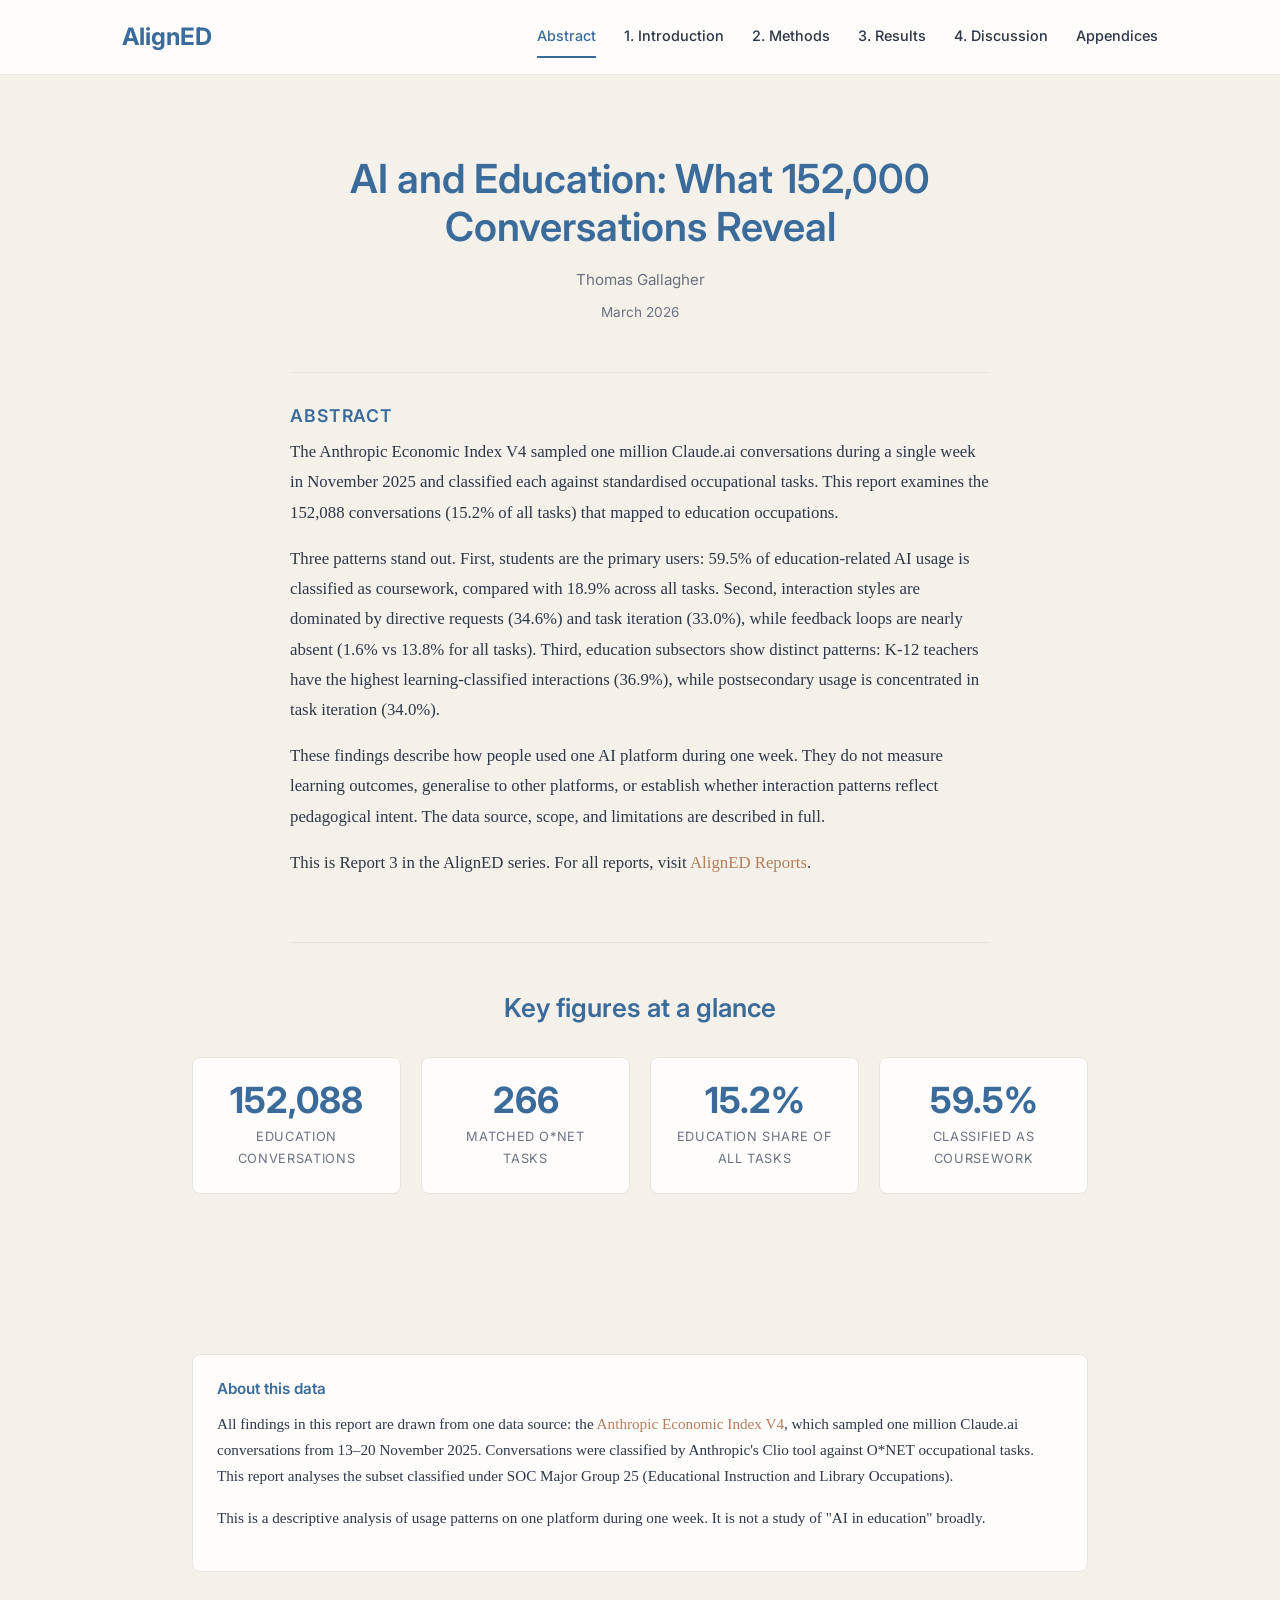
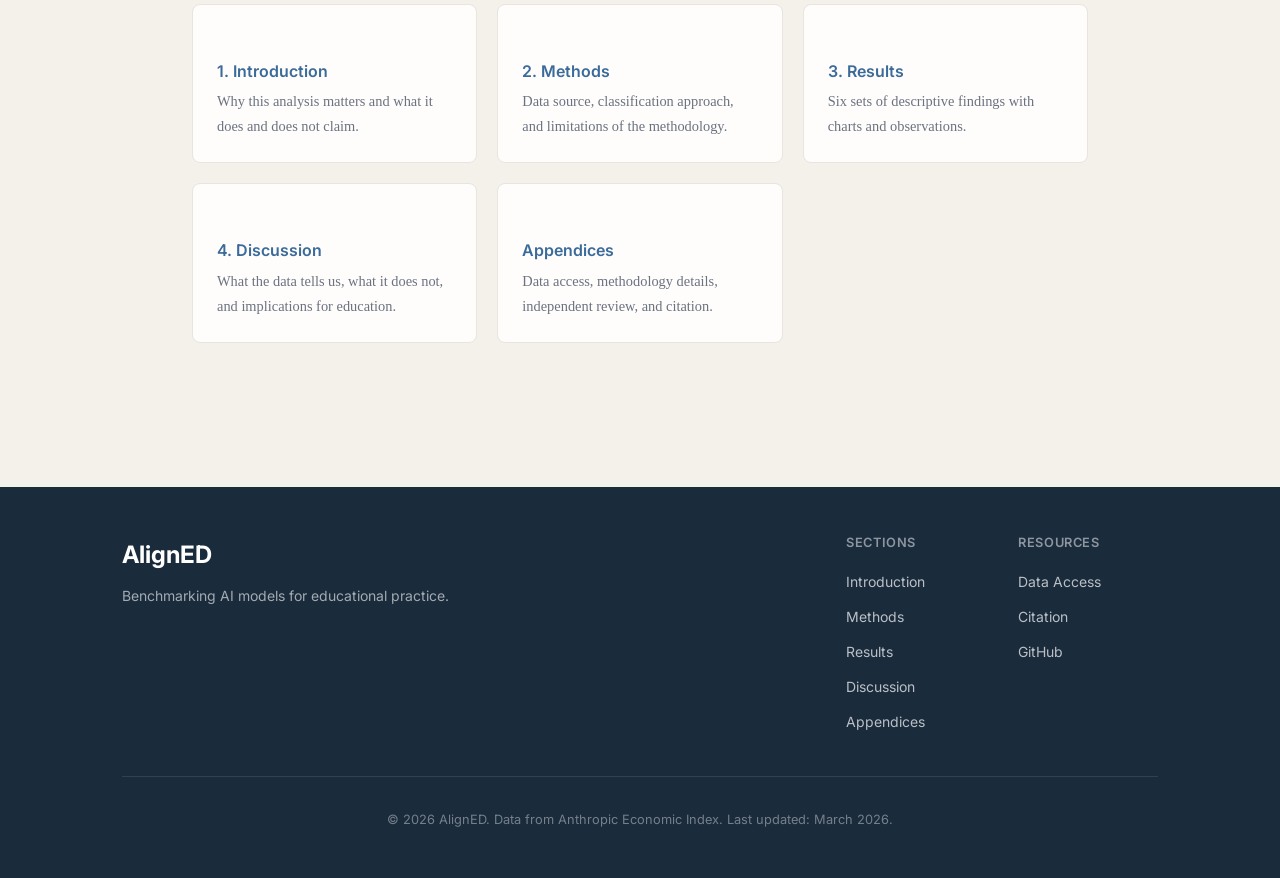
==== index.html @ e4b51fa3 "Add Report 3: AI education usage patterns from Anthropic Economic Index V4 Descriptive analysis of 1" ====
<!DOCTYPE html>
<html lang="en">
<head>
  <meta charset="UTF-8">
  <meta name="viewport" content="width=device-width, initial-scale=1.0">
  <title>AI and Education: What 152,000 Conversations Reveal — AlignED</title>
  <meta name="description" content="Descriptive analysis of 152,088 education-related Claude.ai conversations from the Anthropic Economic Index V4. Patterns from one platform, one week, November 2025.">
  <link rel="preconnect" href="https://fonts.googleapis.com">
  <link rel="preconnect" href="https://fonts.gstatic.com" crossorigin>
  <link href="https://fonts.googleapis.com/css2?family=Inter:wght@400;500;600;700&display=swap" rel="stylesheet">
  <link rel="stylesheet" href="css/style.css">
</head>
<body data-page="abstract">
  <!-- Navigation -->
  <header>
    <div class="container">
      <a href="index.html" class="logo">AlignED</a>
      <button class="nav-toggle" aria-label="Toggle navigation">
        <span></span>
        <span></span>
        <span></span>
      </button>
      <nav>
        <a href="index.html" class="active">Abstract</a>
        <a href="introduction.html">1. Introduction</a>
        <a href="methods.html">2. Methods</a>
        <a href="results.html">3. Results</a>
        <a href="discussion.html">4. Discussion</a>
        <a href="appendices.html">Appendices</a>
      </nav>
    </div>
  </header>

  <main>
    <!-- Title Block -->
    <div class="cover-title">
      <h1>AI and Education: What 152,000 Conversations Reveal</h1>
      <p class="authors">Thomas Gallagher</p>
      <p class="date">March 2026</p>
    </div>

    <!-- Abstract -->
    <div class="container">
      <div class="abstract">
        <h2>Abstract</h2>
        <p>The Anthropic Economic Index V4 sampled one million Claude.ai conversations during a single week in November 2025 and classified each against standardised occupational tasks. This report examines the 152,088 conversations (15.2% of all tasks) that mapped to education occupations.</p>
        <p>Three patterns stand out. First, students are the primary users: 59.5% of education-related AI usage is classified as coursework, compared with 18.9% across all tasks. Second, interaction styles are dominated by directive requests (34.6%) and task iteration (33.0%), while feedback loops are nearly absent (1.6% vs 13.8% for all tasks). Third, education subsectors show distinct patterns: K-12 teachers have the highest learning-classified interactions (36.9%), while postsecondary usage is concentrated in task iteration (34.0%).</p>
        <p>These findings describe how people used one AI platform during one week. They do not measure learning outcomes, generalise to other platforms, or establish whether interaction patterns reflect pedagogical intent. The data source, scope, and limitations are described in full.</p>
        <p>This is Report 3 in the AlignED series. For all reports, visit <a href="https://trgallagher-research.github.io/AlignED-research-reports/">AlignED Reports</a>.</p>
      </div>
    </div>

    <!-- Key Metrics -->
    <section>
      <div class="container">
        <h2 style="text-align: center; border-top: none; padding-top: 0; margin-top: 0;">Key figures at a glance</h2>
        <div class="metric-grid">
          <div class="metric-card">
            <div class="metric-value">152,088</div>
            <div class="metric-label">Education conversations</div>
          </div>
          <div class="metric-card">
            <div class="metric-value">266</div>
            <div class="metric-label">Matched O*NET tasks</div>
          </div>
          <div class="metric-card">
            <div class="metric-value">15.2%</div>
            <div class="metric-label">Education share of all tasks</div>
          </div>
          <div class="metric-card">
            <div class="metric-value">59.5%</div>
            <div class="metric-label">Classified as coursework</div>
          </div>
        </div>
      </div>
    </section>

    <!-- Reading Guide -->
    <section>
      <div class="container">
        <div class="reading-guide">
          <h3>About this data</h3>
          <p>All findings in this report are drawn from one data source: the <a href="https://huggingface.co/datasets/Anthropic/anthropic-economic-index" target="_blank">Anthropic Economic Index V4</a>, which sampled one million Claude.ai conversations from 13&ndash;20 November 2025. Conversations were classified by Anthropic's Clio tool against O*NET occupational tasks. This report analyses the subset classified under SOC Major Group 25 (Educational Instruction and Library Occupations).</p>
          <p>This is a descriptive analysis of usage patterns on one platform during one week. It is not a study of "AI in education" broadly.</p>
        </div>

        <!-- Navigation Cards -->
        <div class="nav-cards">
          <a href="introduction.html" class="nav-card">
            <h3>1. Introduction</h3>
            <p>Why this analysis matters and what it does and does not claim.</p>
          </a>
          <a href="methods.html" class="nav-card">
            <h3>2. Methods</h3>
            <p>Data source, classification approach, and limitations of the methodology.</p>
          </a>
          <a href="results.html" class="nav-card">
            <h3>3. Results</h3>
            <p>Six sets of descriptive findings with charts and observations.</p>
          </a>
          <a href="discussion.html" class="nav-card">
            <h3>4. Discussion</h3>
            <p>What the data tells us, what it does not, and implications for education.</p>
          </a>
          <a href="appendices.html" class="nav-card">
            <h3>Appendices</h3>
            <p>Data access, methodology details, independent review, and citation.</p>
          </a>
        </div>
      </div>
    </section>
  </main>

  <!-- Footer -->
  <footer>
    <div class="container">
      <div class="footer-content">
        <div class="footer-brand">
          <a href="index.html" class="logo" style="color: white;">AlignED</a>
          <p>Benchmarking AI models for educational practice.</p>
        </div>
        <div class="footer-links">
          <h4>Sections</h4>
          <ul>
            <li><a href="introduction.html">Introduction</a></li>
            <li><a href="methods.html">Methods</a></li>
            <li><a href="results.html">Results</a></li>
            <li><a href="discussion.html">Discussion</a></li>
            <li><a href="appendices.html">Appendices</a></li>
          </ul>
        </div>
        <div class="footer-links">
          <h4>Resources</h4>
          <ul>
            <li><a href="appendices.html#data-access">Data Access</a></li>
            <li><a href="appendices.html#citation">Citation</a></li>
            <li><a href="https://github.com/trgallagher-research/AlignED-research-report-3" target="_blank">GitHub</a></li>
          </ul>
        </div>
      </div>
      <p class="copyright">&copy; 2026 AlignED. Data from Anthropic Economic Index. Last updated: March 2026.</p>
    </div>
  </footer>

  <script src="js/main.js"></script>
</body>
</html>
---- css/style.css ----
/* AlignED Report 3 — Unified Stylesheet
 * Warm parchment palette inspired by claude.ai and Financial Times.
 * Inter headings + Georgia body text. Academic paper layout.
 * Identical design system to Reports 1 and 2.
 */

/* ── Custom Properties ── */
:root {
  --background: #F4F1EB;
  --surface: #FEFDFB;
  --text: #2D3748;
  --text-muted: #6B7280;
  --primary: #3B6B9A;
  --secondary: #7096B8;
  --accent: #B67D5C;
  --border: #E8E4DF;
  --dark-header: #1A2B3C;

  --font-sans: 'Inter', -apple-system, BlinkMacSystemFont, 'Segoe UI', sans-serif;
  --font-serif: Georgia, 'Times New Roman', Times, ui-serif, serif;
  --font-mono: Consolas, Monaco, 'Courier New', monospace;

  --max-width: 960px;
  --wide-width: 1100px;
}

/* ── Reset ── */
* {
  margin: 0;
  padding: 0;
  box-sizing: border-box;
}

html {
  font-size: 16px;
  scroll-behavior: smooth;
}

body {
  font-family: var(--font-serif);
  background-color: var(--background);
  color: var(--text);
  line-height: 1.7;
}

/* ── Typography ── */
h1, h2, h3, h4, h5, h6 {
  font-family: var(--font-sans);
  color: var(--primary);
  font-weight: 600;
  line-height: 1.3;
  margin-bottom: 0.5em;
}

h1 { font-size: 2.25rem; }
h2 { font-size: 1.625rem; margin-top: 2.5rem; }
h3 { font-size: 1.25rem; margin-top: 2rem; }
h4 { font-size: 1.1rem; }

p {
  margin-bottom: 1rem;
}

a {
  color: var(--accent);
  text-decoration: none;
  transition: color 0.2s;
}

a:hover {
  color: var(--primary);
  text-decoration: underline;
}

strong {
  font-weight: 600;
}

code, pre {
  font-family: var(--font-mono);
}

pre {
  background: var(--surface);
  border: 1px solid var(--border);
  border-radius: 6px;
  padding: 1rem 1.25rem;
  overflow-x: auto;
  font-size: 0.85rem;
  line-height: 1.5;
  margin: 1.5rem 0;
}

/* ── Layout ── */
.container {
  max-width: var(--max-width);
  margin: 0 auto;
  padding: 0 2rem;
}

.container-wide {
  max-width: var(--wide-width);
  margin: 0 auto;
  padding: 0 2rem;
}

/* ── Header / Navigation ── */
header {
  background: var(--surface);
  border-bottom: 1px solid var(--border);
  padding: 1rem 0;
  position: sticky;
  top: 0;
  z-index: 100;
}

header .container {
  max-width: var(--wide-width);
  display: flex;
  justify-content: space-between;
  align-items: center;
}

.logo {
  font-family: var(--font-sans);
  font-size: 1.5rem;
  font-weight: 700;
  color: var(--primary);
  text-decoration: none;
}

.logo:hover {
  text-decoration: none;
  color: var(--primary);
}

nav {
  display: flex;
  gap: 1.75rem;
}

nav a {
  font-family: var(--font-sans);
  color: var(--text);
  font-weight: 500;
  font-size: 0.9rem;
  padding: 0.5rem 0;
  border-bottom: 2px solid transparent;
  transition: all 0.2s;
}

nav a:hover,
nav a.active {
  color: var(--primary);
  text-decoration: none;
  border-bottom-color: var(--primary);
}

/* Mobile nav toggle */
.nav-toggle {
  display: none;
  background: none;
  border: none;
  cursor: pointer;
  padding: 0.5rem;
}

.nav-toggle span {
  display: block;
  width: 24px;
  height: 2px;
  background: var(--text);
  margin: 5px 0;
  transition: 0.3s;
}

/* ── Page Header ── */
.page-header {
  padding: 4rem 0 2rem;
  border-bottom: 1px solid var(--border);
}

.page-header h1 {
  margin-bottom: 0.5rem;
}

.page-header .subtitle {
  font-family: var(--font-serif);
  color: var(--text-muted);
  font-size: 1.15rem;
  font-style: italic;
}

/* ── Sections ── */
section {
  padding: 3rem 0;
}

.content-section {
  padding: 3rem 0;
}

/* ── Prose Content ── */
.prose {
  max-width: var(--max-width);
}

.prose h2 {
  margin-top: 2.5rem;
  padding-top: 1rem;
  border-top: 1px solid var(--border);
}

.prose h2:first-child,
.prose > :first-child + h2 {
  border-top: none;
  padding-top: 0;
}

.prose h3 {
  margin-top: 2rem;
  color: var(--text);
}

.prose ul, .prose ol {
  margin-bottom: 1rem;
  padding-left: 1.5rem;
}

.prose li {
  margin-bottom: 0.5rem;
}

/* ── Section Numbering (CSS counters) ── */
body {
  counter-reset: section-counter;
}

h2.numbered::before {
  counter-increment: section-counter;
  content: counter(section-counter) ". ";
}

/* ── Cover / Abstract Page ── */
.cover-title {
  text-align: center;
  padding: 5rem 0 2rem;
}

.cover-title h1 {
  font-size: 2.5rem;
  max-width: 700px;
  margin: 0 auto 1rem;
  line-height: 1.2;
}

.cover-title .authors {
  font-family: var(--font-sans);
  font-size: 0.95rem;
  color: var(--text-muted);
  margin-bottom: 0.5rem;
}

.cover-title .date {
  font-family: var(--font-sans);
  font-size: 0.85rem;
  color: var(--text-muted);
}

.abstract {
  max-width: 700px;
  margin: 0 auto;
  padding: 2rem 0 3rem;
  border-top: 1px solid var(--border);
  border-bottom: 1px solid var(--border);
}

.abstract h2 {
  font-size: 1.1rem;
  text-transform: uppercase;
  letter-spacing: 0.05em;
  margin-top: 0;
  border-top: none;
  padding-top: 0;
}

.abstract p {
  font-size: 1.05rem;
  line-height: 1.8;
}

/* ── Metric Cards ── */
.metric-grid {
  display: grid;
  grid-template-columns: repeat(auto-fit, minmax(180px, 1fr));
  gap: 1.25rem;
  margin: 2rem 0;
}

.metric-card {
  background: var(--surface);
  border: 1px solid var(--border);
  border-radius: 8px;
  padding: 1.5rem;
  text-align: center;
}

.metric-value {
  font-family: var(--font-sans);
  font-size: 2.25rem;
  font-weight: 700;
  color: var(--primary);
  line-height: 1;
  margin-bottom: 0.5rem;
}

.metric-label {
  font-family: var(--font-sans);
  font-size: 0.8rem;
  color: var(--text-muted);
  text-transform: uppercase;
  letter-spacing: 0.05em;
}

/* ── Navigation Cards (for Abstract page) ── */
.nav-cards {
  display: grid;
  grid-template-columns: repeat(auto-fit, minmax(250px, 1fr));
  gap: 1.25rem;
  margin: 2rem 0;
}

.nav-card {
  background: var(--surface);
  border: 1px solid var(--border);
  border-radius: 8px;
  padding: 1.5rem;
  transition: box-shadow 0.2s, border-color 0.2s;
  text-decoration: none;
  display: block;
}

.nav-card:hover {
  border-color: var(--primary);
  box-shadow: 0 2px 8px rgba(59,107,154,0.1);
  text-decoration: none;
}

.nav-card h3 {
  font-size: 1rem;
  margin-bottom: 0.5rem;
}

.nav-card p {
  font-size: 0.9rem;
  color: var(--text-muted);
  margin-bottom: 0;
}

/* ── In-page Jump Links ── */
.jump-links {
  background: var(--surface);
  border: 1px solid var(--border);
  border-radius: 8px;
  padding: 1.25rem 1.5rem;
  margin: 2rem 0;
}

.jump-links h3 {
  font-size: 0.85rem;
  text-transform: uppercase;
  letter-spacing: 0.05em;
  color: var(--text-muted);
  margin-top: 0;
  margin-bottom: 0.75rem;
}

.jump-links ul {
  list-style: none;
  padding: 0;
  display: flex;
  flex-wrap: wrap;
  gap: 0.5rem 1.5rem;
}

.jump-links li {
  margin-bottom: 0;
}

.jump-links a {
  font-family: var(--font-sans);
  font-size: 0.85rem;
  font-weight: 500;
}

/* ── Charts ── */
.chart-section {
  padding: 2rem 0;
  border-bottom: 1px solid var(--border);
}

.chart-header {
  margin-bottom: 1rem;
}

.chart-title {
  font-family: var(--font-sans);
  font-size: 1.2rem;
  font-weight: 600;
  color: var(--text);
  margin-bottom: 0.25rem;
}

.chart-subtitle {
  font-size: 0.9rem;
  color: var(--text-muted);
}

.chart-container {
  position: relative;
  width: 100%;
  height: 320px;
  background: var(--surface);
  border-radius: 8px;
  padding: 1rem;
  border: 1px solid var(--border);
}

.chart-container.tall {
  height: 450px;
}

/* Category Legend */
.provider-legend {
  display: flex;
  flex-wrap: wrap;
  gap: 1.5rem;
  padding: 1.5rem 0;
  font-family: var(--font-sans);
  font-size: 0.85rem;
  border-bottom: 1px solid var(--border);
}

.legend-item {
  display: flex;
  align-items: center;
  gap: 0.5rem;
  color: var(--text);
}

.legend-dot {
  width: 12px;
  height: 12px;
  border-radius: 3px;
  flex-shrink: 0;
}

/* ── Section Divider (for Results sub-groups) ── */
.section-divider {
  padding: 2.5rem 0 0.5rem;
  border-top: 3px solid var(--primary);
  margin-top: 1rem;
}

.section-divider h2 {
  font-size: 1.4rem;
  font-weight: 700;
  color: var(--text);
  margin-bottom: 0.25rem;
  border-top: none;
  padding-top: 0;
  margin-top: 0;
}

.section-divider p {
  font-size: 0.95rem;
  color: var(--text-muted);
}

/* ── Tables ── */
table {
  width: 100%;
  border-collapse: collapse;
  background: var(--surface);
  border-radius: 8px;
  overflow: hidden;
  box-shadow: 0 1px 3px rgba(0, 0, 0, 0.05);
  margin: 1.5rem 0;
  font-size: 0.95rem;
}

th, td {
  padding: 0.85rem 1rem;
  text-align: left;
  border-bottom: 1px solid var(--border);
}

th {
  font-family: var(--font-sans);
  background: var(--background);
  font-weight: 600;
  color: var(--primary);
  font-size: 0.8rem;
  text-transform: uppercase;
  letter-spacing: 0.05em;
}

tr:last-child td {
  border-bottom: none;
}

tr:hover td {
  background: var(--background);
}

/* ── Cards ── */
.card {
  background: var(--surface);
  border: 1px solid var(--border);
  border-radius: 8px;
  padding: 1.5rem;
  transition: box-shadow 0.2s;
}

.card:hover {
  box-shadow: 0 4px 12px rgba(0, 0, 0, 0.08);
}

.card h4 {
  font-size: 1rem;
  margin-bottom: 0.5rem;
}

.card p {
  color: var(--text-muted);
  font-size: 0.9rem;
  margin-bottom: 0;
}

/* ── Grid ── */
.grid {
  display: grid;
  gap: 1.5rem;
}

.grid-2 { grid-template-columns: repeat(2, 1fr); }
.grid-3 { grid-template-columns: repeat(3, 1fr); }

/* ── Buttons ── */
.btn {
  font-family: var(--font-sans);
  display: inline-block;
  padding: 0.75rem 1.5rem;
  border-radius: 6px;
  font-weight: 600;
  font-size: 0.9rem;
  text-decoration: none;
  transition: all 0.2s;
  cursor: pointer;
  border: none;
}

.btn-primary {
  background: var(--primary);
  color: white;
}

.btn-primary:hover {
  background: #2d5577;
  color: white;
  text-decoration: none;
}

.btn-secondary {
  background: transparent;
  color: var(--primary);
  border: 2px solid var(--primary);
}

.btn-secondary:hover {
  background: var(--primary);
  color: white;
  text-decoration: none;
}

.btn-group {
  display: flex;
  gap: 1rem;
  justify-content: center;
  flex-wrap: wrap;
}

/* ── Citation Block ── */
.citation {
  background: var(--surface);
  border-left: 4px solid var(--primary);
  padding: 1rem 1.5rem;
  margin: 1.5rem 0;
  font-family: var(--font-mono);
  font-size: 0.85rem;
  overflow-x: auto;
  line-height: 1.6;
}

/* ── Note / Callout ── */
.note {
  background: #F0EDE7;
  border: 1px solid var(--border);
  border-left: 4px solid var(--accent);
  border-radius: 6px;
  padding: 1rem 1.5rem;
  margin: 1.5rem 0;
}

.note strong {
  color: var(--primary);
}

/* ── Caution Callout (for methodological caveats) ── */
.caution {
  background: #FEF3C7;
  border: 1px solid #F59E0B;
  border-left: 4px solid #D97706;
  border-radius: 6px;
  padding: 1rem 1.5rem;
  margin: 1.5rem 0;
}

.caution strong {
  color: #92400E;
}

/* ── Collapsible Sections ── */
details {
  border: 1px solid var(--border);
  border-radius: 6px;
  margin: 1rem 0;
  background: var(--surface);
}

details summary {
  font-family: var(--font-sans);
  font-weight: 600;
  font-size: 0.95rem;
  padding: 1rem 1.25rem;
  cursor: pointer;
  color: var(--primary);
  list-style: none;
}

details summary::-webkit-details-marker {
  display: none;
}

details summary::before {
  content: "\25B6";
  display: inline-block;
  margin-right: 0.5rem;
  font-size: 0.7rem;
  transition: transform 0.2s;
}

details[open] summary::before {
  transform: rotate(90deg);
}

details .details-content {
  padding: 0 1.25rem 1rem;
}

/* ── Blockquotes ── */
blockquote {
  border-left: 3px solid var(--accent);
  margin: 1.5rem 0;
  padding: 0.5rem 1.5rem;
  color: var(--text);
  font-style: italic;
}

blockquote p:last-child {
  margin-bottom: 0;
}

/* ── Footer ── */
footer {
  background: var(--dark-header);
  color: white;
  padding: 3rem 0 2rem;
  margin-top: 4rem;
}

footer .container {
  max-width: var(--wide-width);
}

.footer-content {
  display: flex;
  justify-content: space-between;
  align-items: flex-start;
  flex-wrap: wrap;
  gap: 2rem;
  margin-bottom: 2rem;
}

.footer-brand {
  flex: 1;
  min-width: 200px;
}

.footer-brand p {
  font-family: var(--font-sans);
  color: rgba(255,255,255,0.6);
  font-size: 0.875rem;
  margin-top: 0.5rem;
}

.footer-links {
  min-width: 140px;
}

.footer-links h4 {
  font-family: var(--font-sans);
  font-size: 0.8rem;
  text-transform: uppercase;
  letter-spacing: 0.05em;
  margin-bottom: 1rem;
  color: rgba(255,255,255,0.5);
}

.footer-links ul {
  list-style: none;
}

.footer-links li {
  margin-bottom: 0.5rem;
}

.footer-links a {
  color: rgba(255,255,255,0.7);
  font-family: var(--font-sans);
  font-size: 0.875rem;
}

.footer-links a:hover {
  color: white;
}

.copyright {
  font-family: var(--font-sans);
  text-align: center;
  padding-top: 2rem;
  border-top: 1px solid rgba(255,255,255,0.1);
  color: rgba(255,255,255,0.4);
  font-size: 0.8rem;
}

/* ── Utility Classes ── */
.text-center { text-align: center; }
.text-muted { color: var(--text-muted); }
.mt-1 { margin-top: 0.5rem; }
.mt-2 { margin-top: 1rem; }
.mt-3 { margin-top: 1.5rem; }
.mt-4 { margin-top: 2rem; }
.mb-1 { margin-bottom: 0.5rem; }
.mb-2 { margin-bottom: 1rem; }
.mb-3 { margin-bottom: 1.5rem; }
.mb-4 { margin-bottom: 2rem; }

/* ── Reading Guide ── */
.reading-guide {
  background: var(--surface);
  border: 1px solid var(--border);
  border-radius: 8px;
  padding: 1.5rem;
  margin: 2rem 0;
  font-size: 0.95rem;
}

.reading-guide h3 {
  font-size: 0.95rem;
  margin-top: 0;
  margin-bottom: 0.75rem;
  color: var(--primary);
}

/* ── Observations list (for Results page) ── */
.observations {
  margin-top: 1rem;
  font-size: 0.9rem;
}

.observations strong {
  font-family: var(--font-sans);
}

.observations ul {
  margin-top: 0.5rem;
  padding-left: 1.25rem;
  color: var(--text-muted);
}

.observations li {
  margin-bottom: 0.35rem;
}

/* ── Responsive ── */
@media (max-width: 900px) {
  .grid-3 { grid-template-columns: repeat(2, 1fr); }
  .nav-cards { grid-template-columns: 1fr 1fr; }
}

@media (max-width: 768px) {
  .cover-title h1 { font-size: 2rem; }
  .cover-title { padding: 3rem 0 1.5rem; }

  nav {
    display: none;
    position: absolute;
    top: 100%;
    left: 0;
    right: 0;
    background: var(--surface);
    flex-direction: column;
    padding: 1rem 2rem;
    gap: 0;
    border-bottom: 1px solid var(--border);
  }

  nav.active {
    display: flex;
  }

  nav a {
    padding: 0.75rem 0;
    border-bottom: none;
  }

  .nav-toggle {
    display: block;
  }

  .grid-2, .grid-3 { grid-template-columns: 1fr; }
  .nav-cards { grid-template-columns: 1fr; }
  .metric-grid { grid-template-columns: repeat(2, 1fr); }

  .footer-content { flex-direction: column; }

  table {
    display: block;
    overflow-x: auto;
  }

  .chart-container { height: 280px; }
  .chart-container.tall { height: 380px; }

  .jump-links ul {
    flex-direction: column;
    gap: 0.25rem;
  }

  .provider-legend {
    gap: 0.75rem 1.5rem;
  }
}

@media (max-width: 480px) {
  .container, .container-wide { padding: 0 1rem; }
  h1 { font-size: 1.75rem; }
  .cover-title { padding: 2rem 0 1rem; }
  .cover-title h1 { font-size: 1.75rem; }
  .metric-grid { grid-template-columns: 1fr 1fr; }
}
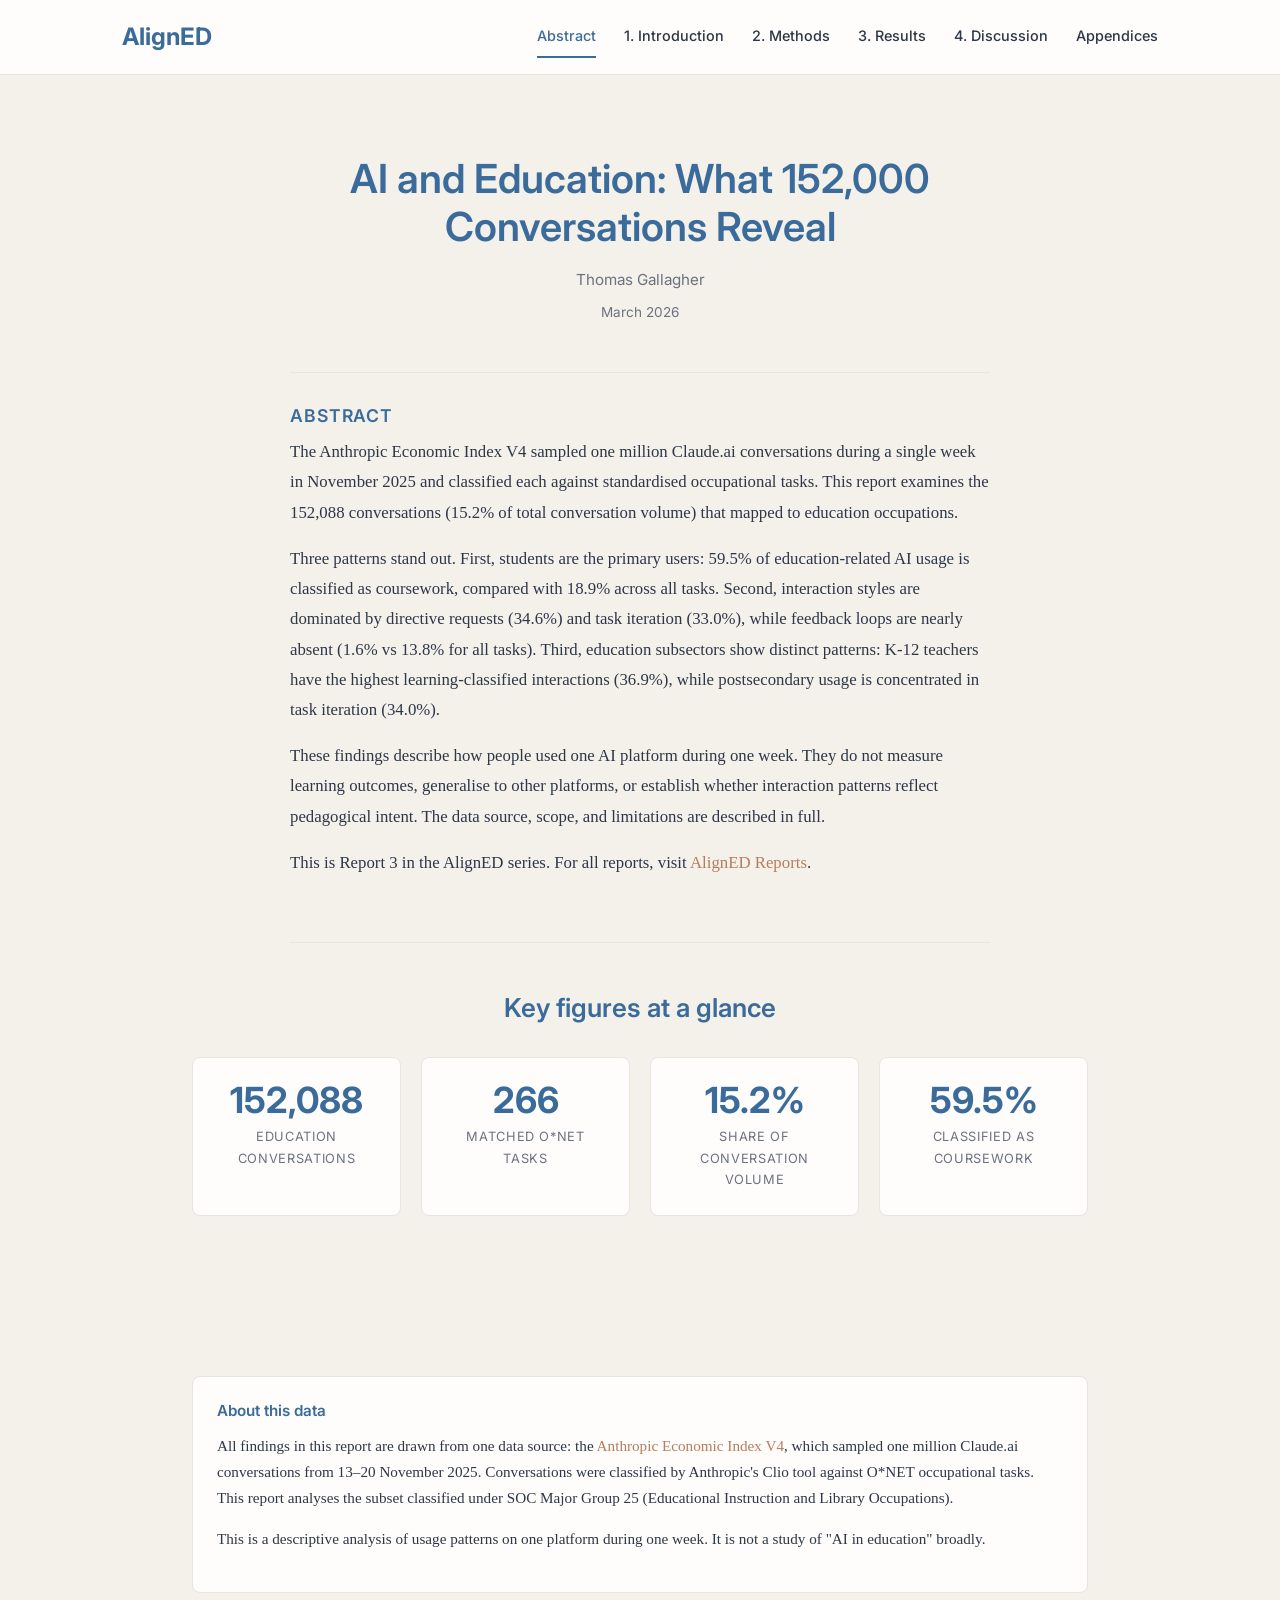
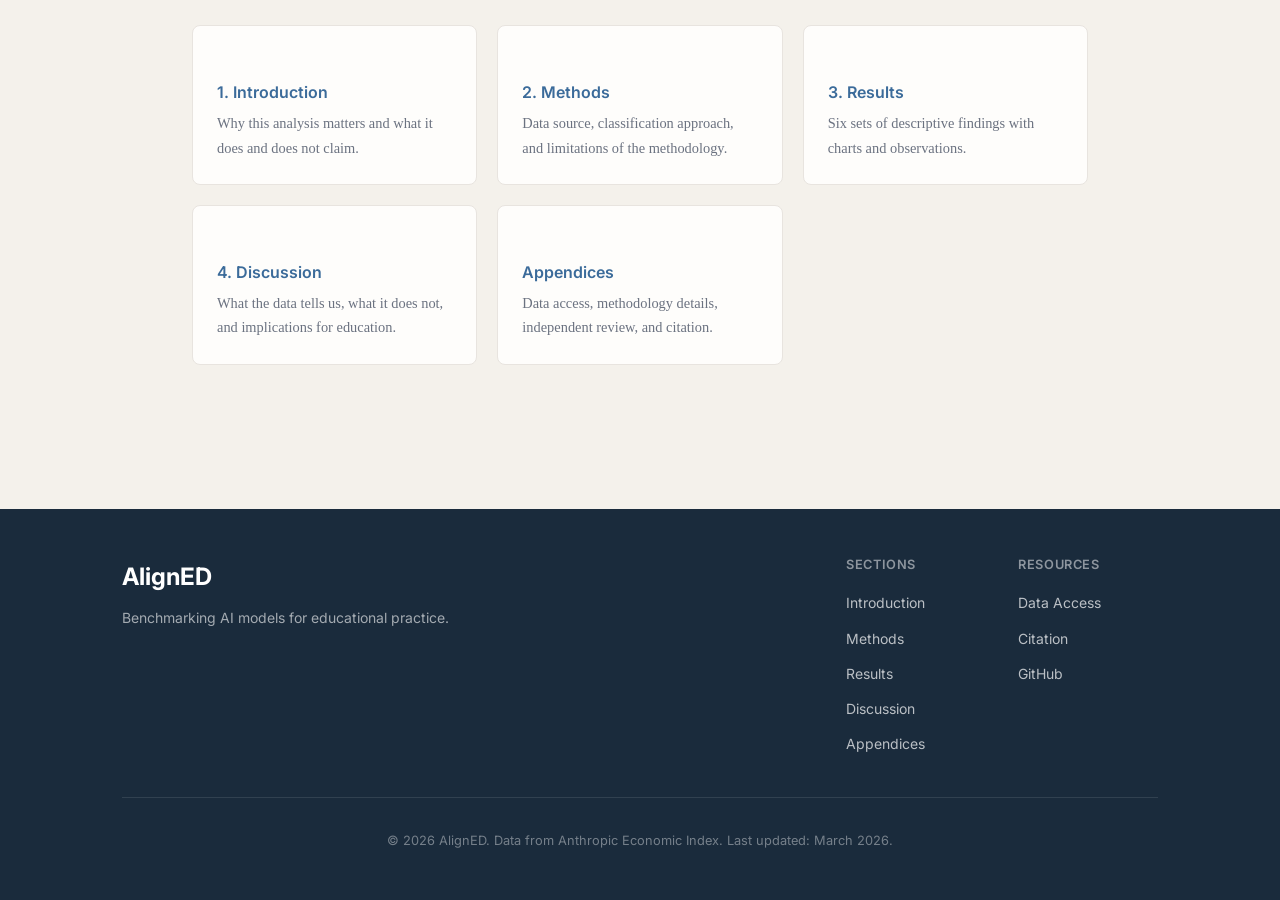
==== commit 83dbfde0: "Fix all peer review issues from Sonnet, Opus, and Gemini reviews Critical fixes: - Rebuild appendix " ====
--- a/index.html
+++ b/index.html
@@ -43,7 +43,7 @@
     <div class="container">
       <div class="abstract">
         <h2>Abstract</h2>
-        <p>The Anthropic Economic Index V4 sampled one million Claude.ai conversations during a single week in November 2025 and classified each against standardised occupational tasks. This report examines the 152,088 conversations (15.2% of all tasks) that mapped to education occupations.</p>
+        <p>The Anthropic Economic Index V4 sampled one million Claude.ai conversations during a single week in November 2025 and classified each against standardised occupational tasks. This report examines the 152,088 conversations (15.2% of total conversation volume) that mapped to education occupations.</p>
         <p>Three patterns stand out. First, students are the primary users: 59.5% of education-related AI usage is classified as coursework, compared with 18.9% across all tasks. Second, interaction styles are dominated by directive requests (34.6%) and task iteration (33.0%), while feedback loops are nearly absent (1.6% vs 13.8% for all tasks). Third, education subsectors show distinct patterns: K-12 teachers have the highest learning-classified interactions (36.9%), while postsecondary usage is concentrated in task iteration (34.0%).</p>
         <p>These findings describe how people used one AI platform during one week. They do not measure learning outcomes, generalise to other platforms, or establish whether interaction patterns reflect pedagogical intent. The data source, scope, and limitations are described in full.</p>
         <p>This is Report 3 in the AlignED series. For all reports, visit <a href="https://trgallagher-research.github.io/AlignED-research-reports/">AlignED Reports</a>.</p>
@@ -53,7 +53,7 @@
     <!-- Key Metrics -->
     <section>
       <div class="container">
-        <h2 style="text-align: center; border-top: none; padding-top: 0; margin-top: 0;">Key figures at a glance</h2>
+        <h2 class="cover-section-heading">Key figures at a glance</h2>
         <div class="metric-grid">
           <div class="metric-card">
             <div class="metric-value">152,088</div>
@@ -65,7 +65,7 @@
           </div>
           <div class="metric-card">
             <div class="metric-value">15.2%</div>
-            <div class="metric-label">Education share of all tasks</div>
+            <div class="metric-label">Share of conversation volume</div>
           </div>
           <div class="metric-card">
             <div class="metric-value">59.5%</div>
@@ -116,7 +116,7 @@
     <div class="container">
       <div class="footer-content">
         <div class="footer-brand">
-          <a href="index.html" class="logo" style="color: white;">AlignED</a>
+          <a href="index.html" class="logo">AlignED</a>
           <p>Benchmarking AI models for educational practice.</p>
         </div>
         <div class="footer-links">
--- a/css/style.css
+++ b/css/style.css
@@ -745,6 +745,14 @@
   color: white;
 }
 
+.footer-brand .logo {
+  color: white;
+}
+
+.footer-brand .logo:hover {
+  color: white;
+}
+
 .copyright {
   font-family: var(--font-sans);
   text-align: center;
@@ -765,6 +773,14 @@
 .mb-2 { margin-bottom: 1rem; }
 .mb-3 { margin-bottom: 1.5rem; }
 .mb-4 { margin-bottom: 2rem; }
+
+/* ── Cover Section Heading (centred, no border) ── */
+.cover-section-heading {
+  text-align: center;
+  border-top: none;
+  padding-top: 0;
+  margin-top: 0;
+}
 
 /* ── Reading Guide ── */
 .reading-guide {
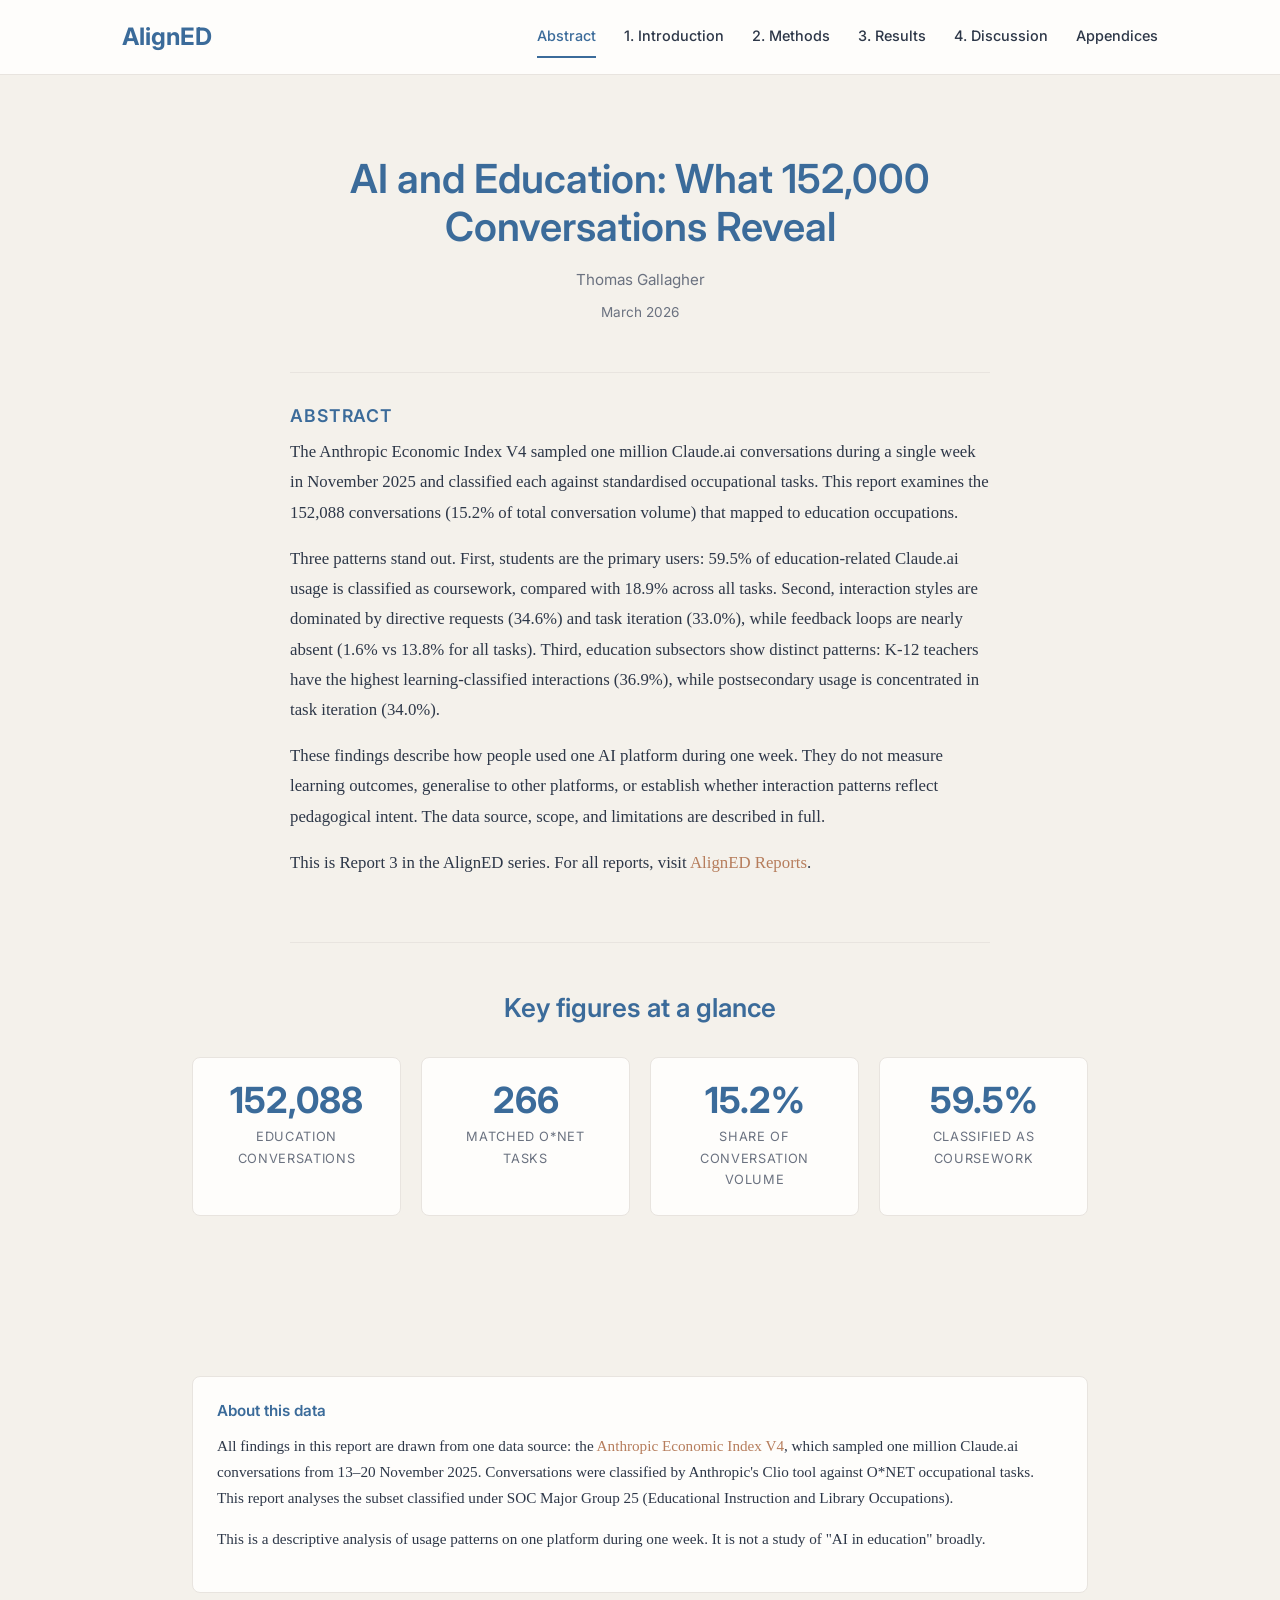
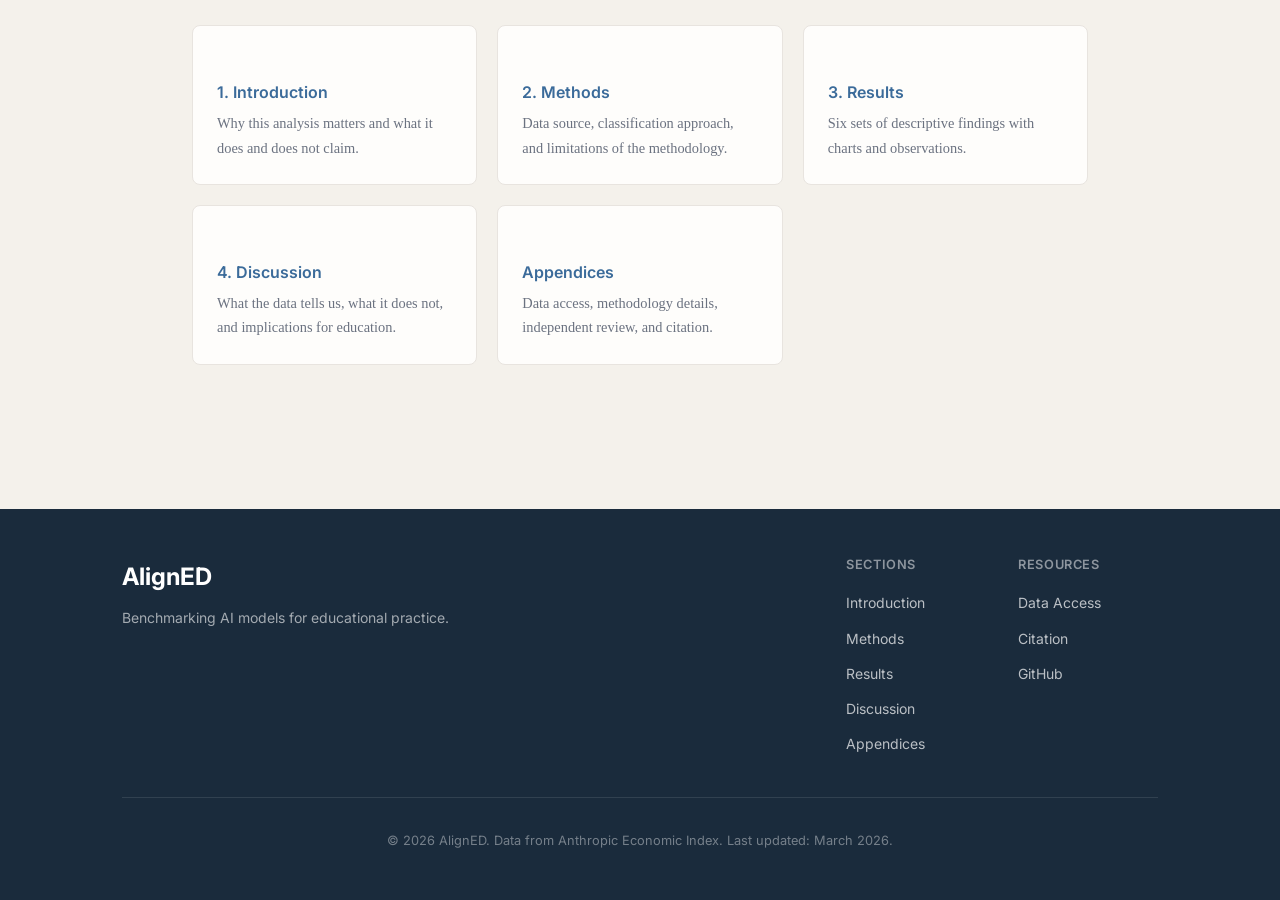
==== commit 38e3164b: "Fix Gemini 3.1 Pro review issues - Tighten "AI" to "Claude.ai" in scoped claims (index, results, dis" ====
--- a/index.html
+++ b/index.html
@@ -44,7 +44,7 @@
       <div class="abstract">
         <h2>Abstract</h2>
         <p>The Anthropic Economic Index V4 sampled one million Claude.ai conversations during a single week in November 2025 and classified each against standardised occupational tasks. This report examines the 152,088 conversations (15.2% of total conversation volume) that mapped to education occupations.</p>
-        <p>Three patterns stand out. First, students are the primary users: 59.5% of education-related AI usage is classified as coursework, compared with 18.9% across all tasks. Second, interaction styles are dominated by directive requests (34.6%) and task iteration (33.0%), while feedback loops are nearly absent (1.6% vs 13.8% for all tasks). Third, education subsectors show distinct patterns: K-12 teachers have the highest learning-classified interactions (36.9%), while postsecondary usage is concentrated in task iteration (34.0%).</p>
+        <p>Three patterns stand out. First, students are the primary users: 59.5% of education-related Claude.ai usage is classified as coursework, compared with 18.9% across all tasks. Second, interaction styles are dominated by directive requests (34.6%) and task iteration (33.0%), while feedback loops are nearly absent (1.6% vs 13.8% for all tasks). Third, education subsectors show distinct patterns: K-12 teachers have the highest learning-classified interactions (36.9%), while postsecondary usage is concentrated in task iteration (34.0%).</p>
         <p>These findings describe how people used one AI platform during one week. They do not measure learning outcomes, generalise to other platforms, or establish whether interaction patterns reflect pedagogical intent. The data source, scope, and limitations are described in full.</p>
         <p>This is Report 3 in the AlignED series. For all reports, visit <a href="https://trgallagher-research.github.io/AlignED-research-reports/">AlignED Reports</a>.</p>
       </div>
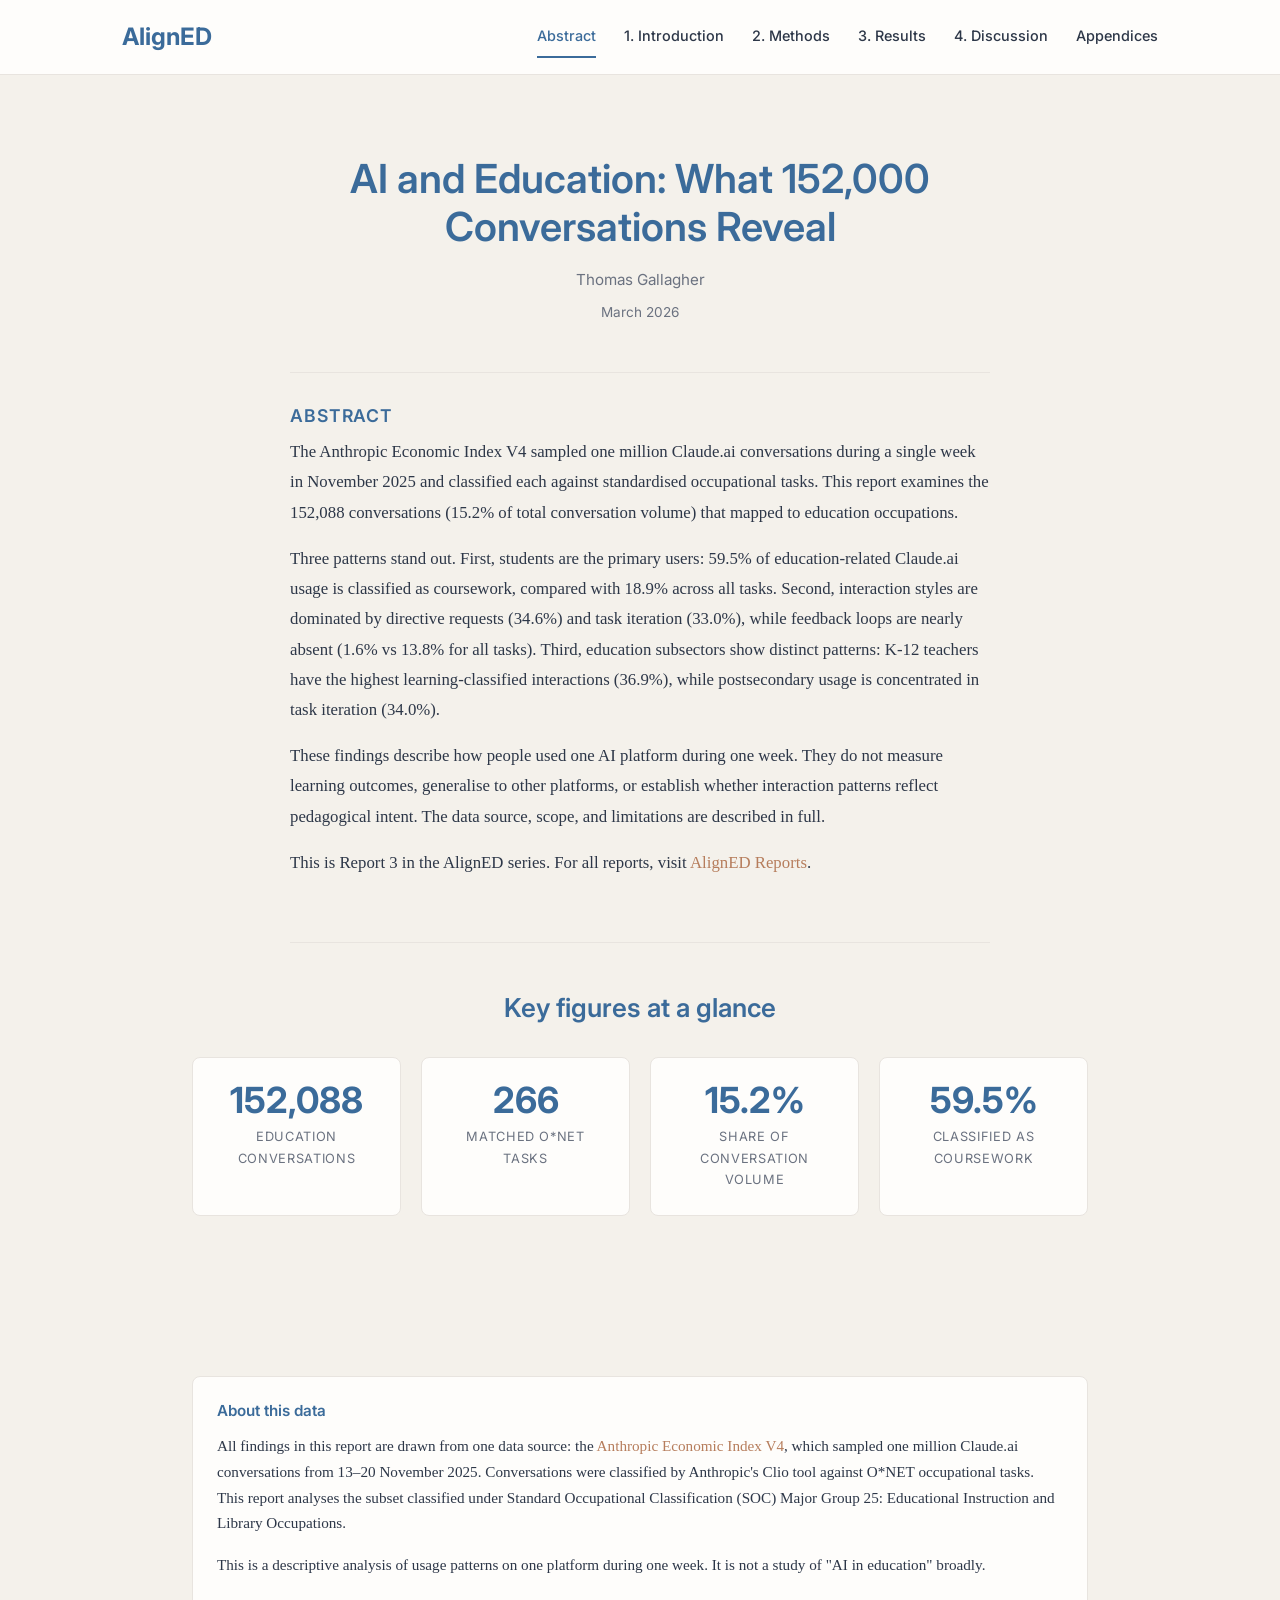
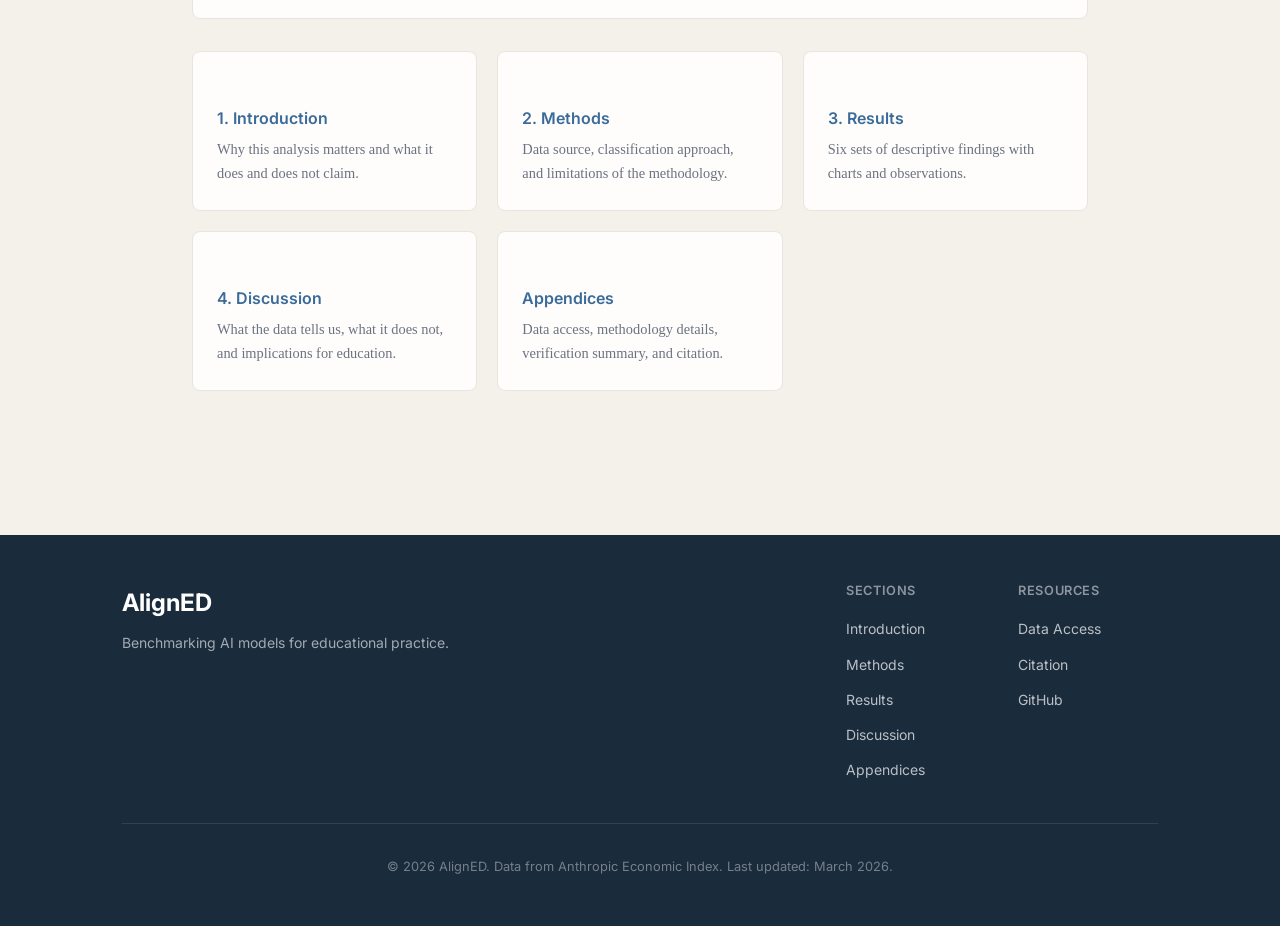
==== commit 7c487107: "Improve accessibility and accuracy of methods and supporting pages - Explain SOC (Standard Occupatio" ====
--- a/index.html
+++ b/index.html
@@ -80,7 +80,7 @@
       <div class="container">
         <div class="reading-guide">
           <h3>About this data</h3>
-          <p>All findings in this report are drawn from one data source: the <a href="https://huggingface.co/datasets/Anthropic/anthropic-economic-index" target="_blank">Anthropic Economic Index V4</a>, which sampled one million Claude.ai conversations from 13&ndash;20 November 2025. Conversations were classified by Anthropic's Clio tool against O*NET occupational tasks. This report analyses the subset classified under SOC Major Group 25 (Educational Instruction and Library Occupations).</p>
+          <p>All findings in this report are drawn from one data source: the <a href="https://huggingface.co/datasets/Anthropic/EconomicIndex" target="_blank">Anthropic Economic Index V4</a>, which sampled one million Claude.ai conversations from 13&ndash;20 November 2025. Conversations were classified by Anthropic's Clio tool against O*NET occupational tasks. This report analyses the subset classified under Standard Occupational Classification (SOC) Major Group 25: Educational Instruction and Library Occupations.</p>
           <p>This is a descriptive analysis of usage patterns on one platform during one week. It is not a study of "AI in education" broadly.</p>
         </div>
 
@@ -104,7 +104,7 @@
           </a>
           <a href="appendices.html" class="nav-card">
             <h3>Appendices</h3>
-            <p>Data access, methodology details, independent review, and citation.</p>
+            <p>Data access, methodology details, verification summary, and citation.</p>
           </a>
         </div>
       </div>
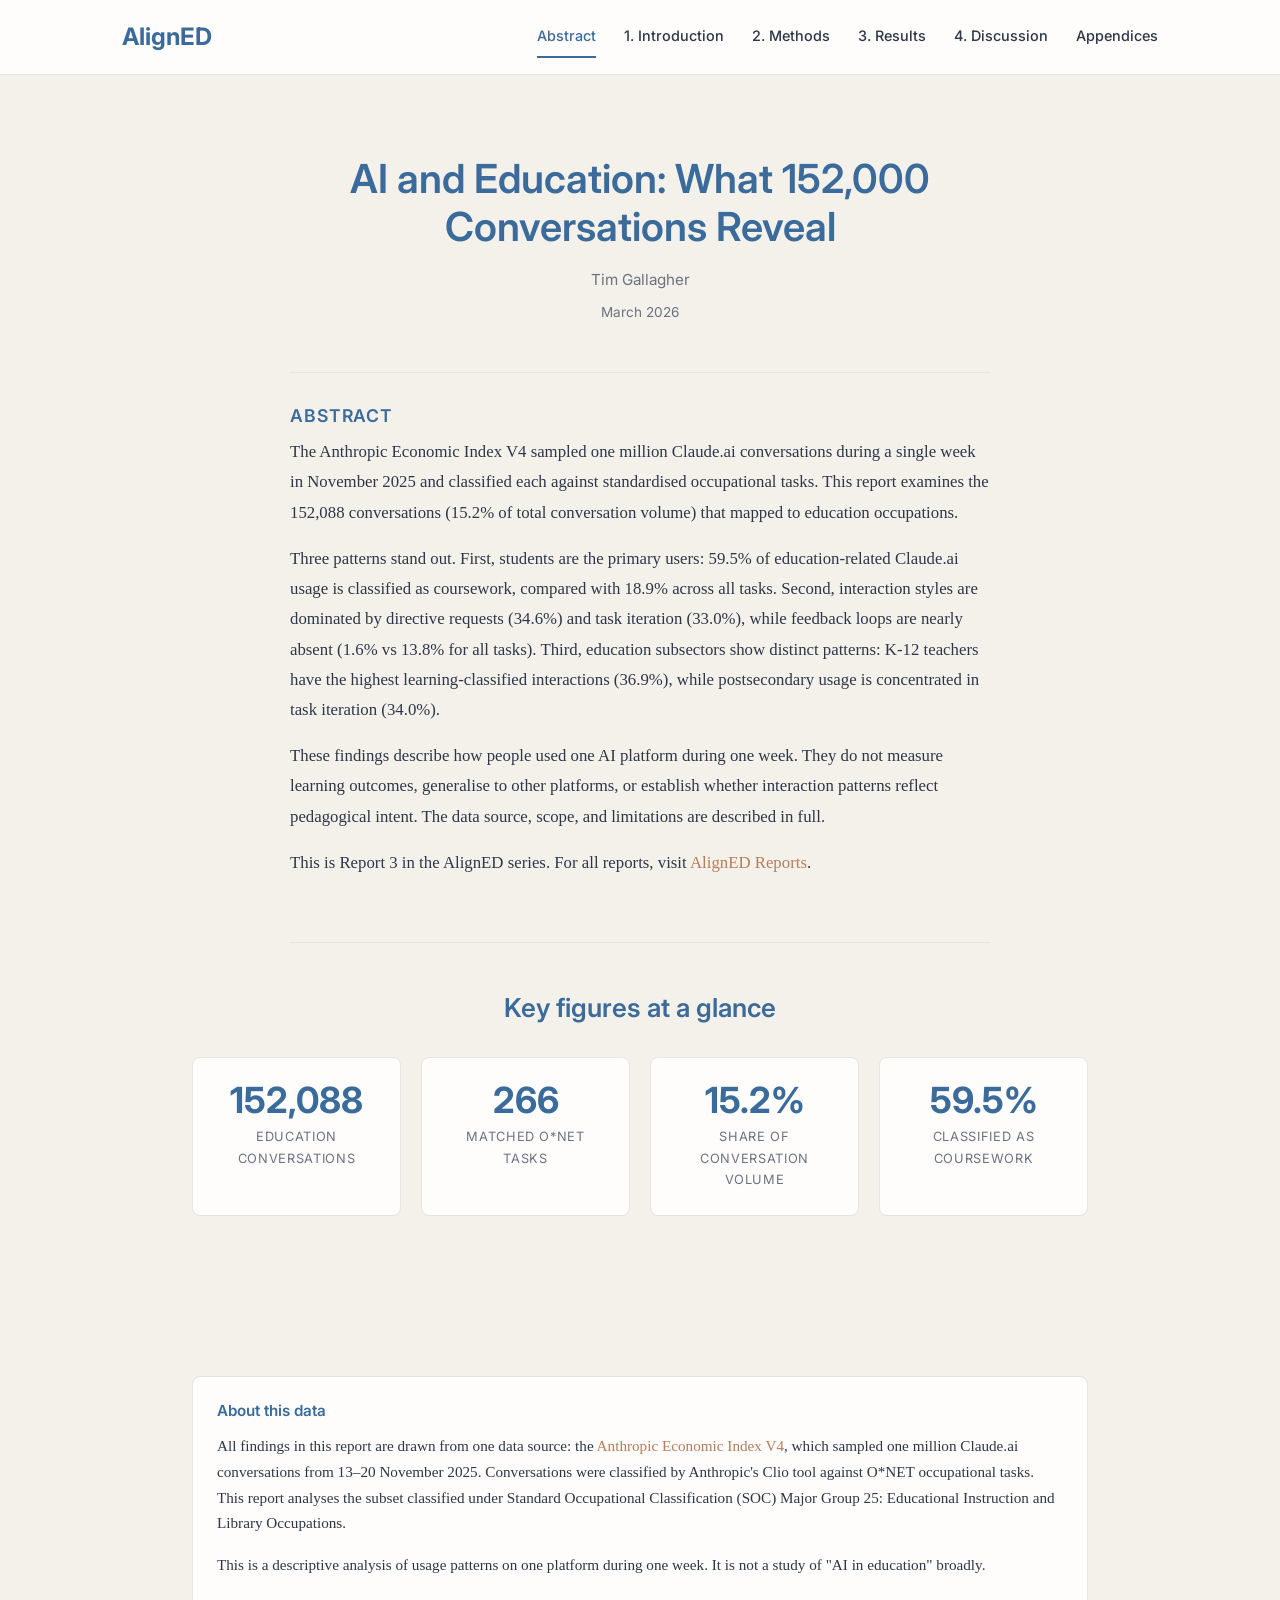
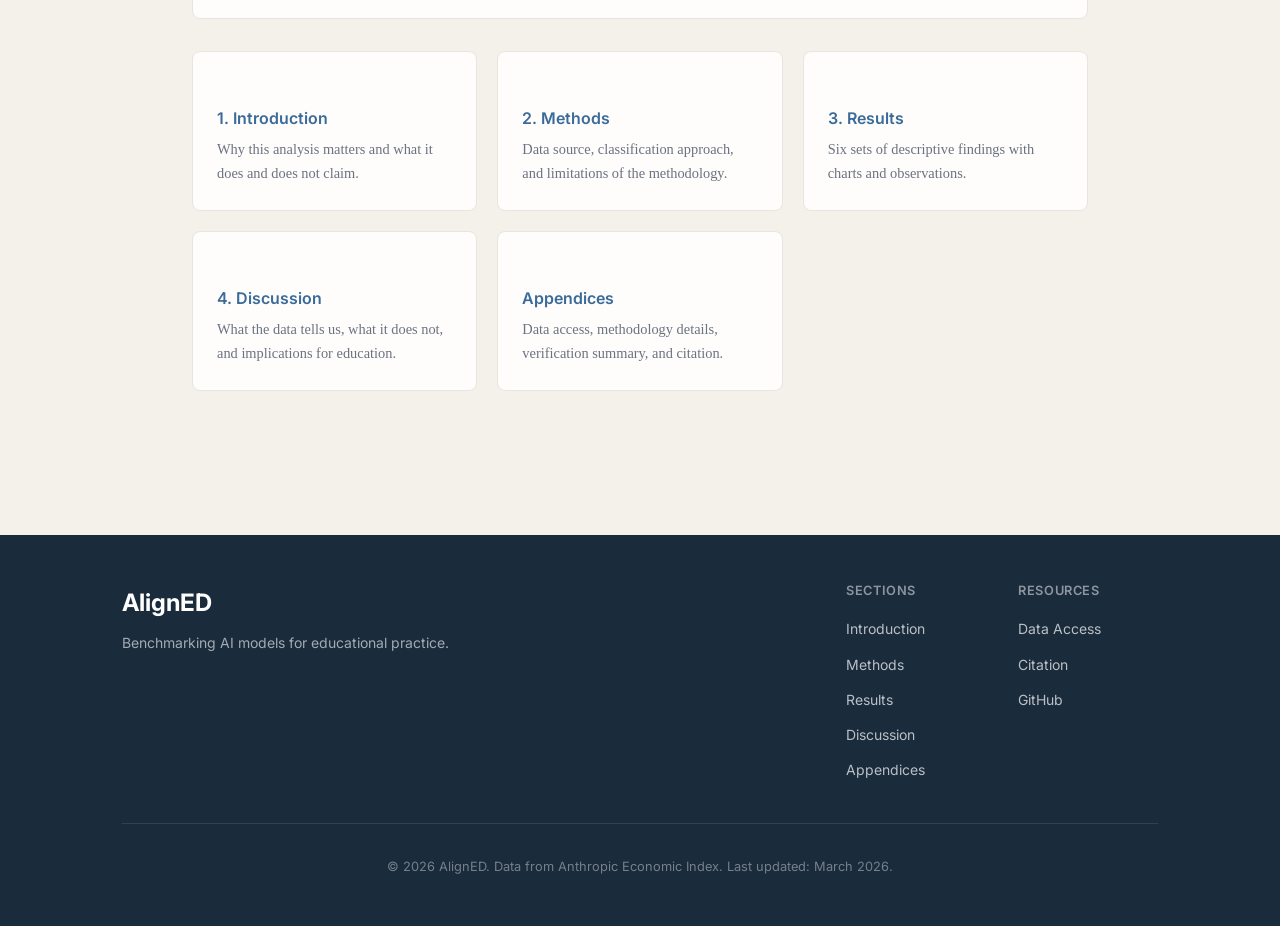
==== commit 181c7d8b: "Fix author name to Tim Gallagher Co-Authored-By: Claude Opus 4.6 <noreply@anthropic.com>" ====
--- a/index.html
+++ b/index.html
@@ -35,7 +35,7 @@
     <!-- Title Block -->
     <div class="cover-title">
       <h1>AI and Education: What 152,000 Conversations Reveal</h1>
-      <p class="authors">Thomas Gallagher</p>
+      <p class="authors">Tim Gallagher</p>
       <p class="date">March 2026</p>
     </div>
 
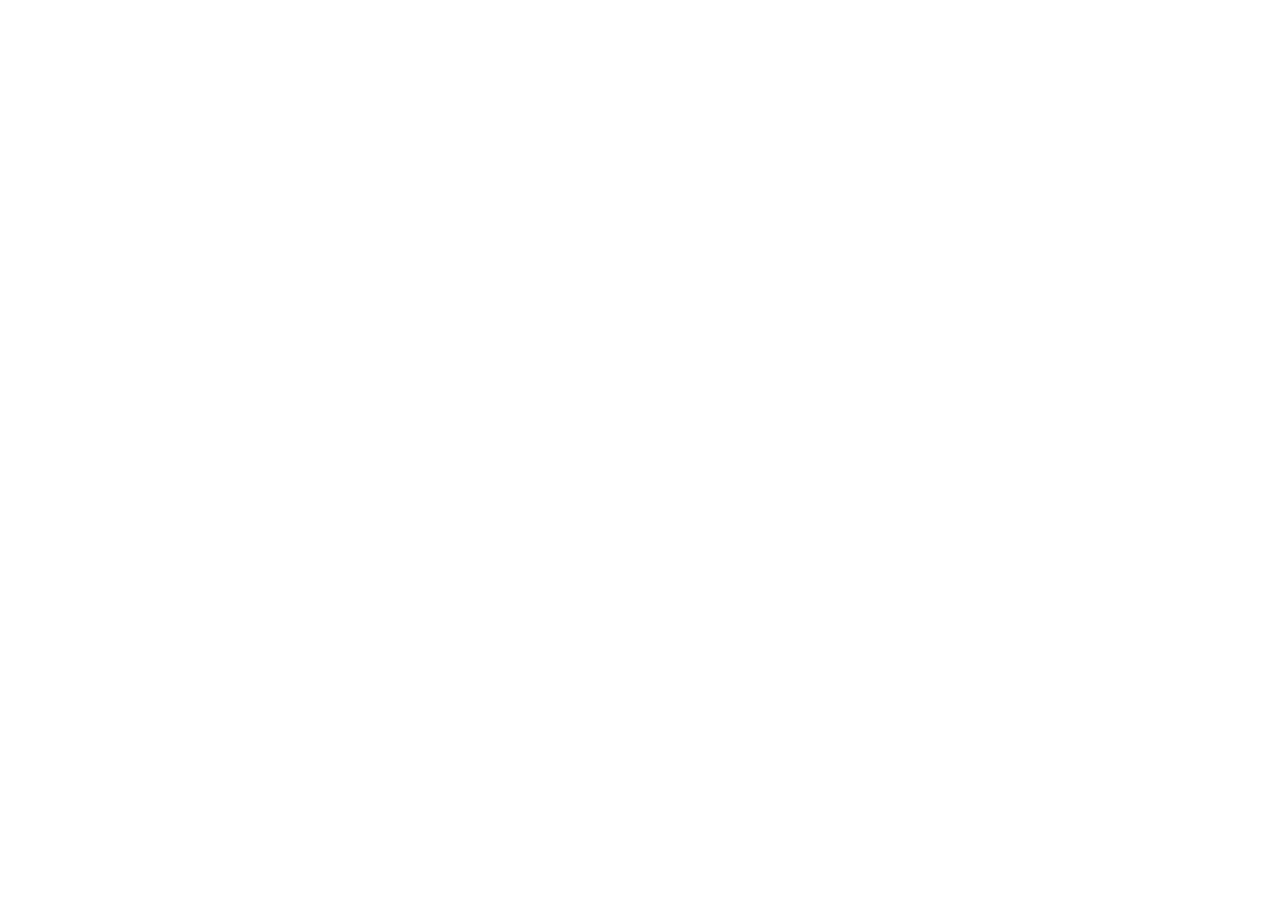
==== commit 23d55314: "Redirect to canonical home on alignedstudies.org This report now lives at alignedstudies.org/studies" ====
--- a/index.html
+++ b/index.html
@@ -1,147 +1,12 @@
-<!DOCTYPE html>
+<!doctype html>
 <html lang="en">
 <head>
-  <meta charset="UTF-8">
-  <meta name="viewport" content="width=device-width, initial-scale=1.0">
-  <title>AI and Education: What 152,000 Conversations Reveal — AlignED</title>
-  <meta name="description" content="Descriptive analysis of 152,088 education-related Claude.ai conversations from the Anthropic Economic Index V4. Patterns from one platform, one week, November 2025.">
-  <link rel="preconnect" href="https://fonts.googleapis.com">
-  <link rel="preconnect" href="https://fonts.gstatic.com" crossorigin>
-  <link href="https://fonts.googleapis.com/css2?family=Inter:wght@400;500;600;700&display=swap" rel="stylesheet">
-  <link rel="stylesheet" href="css/style.css">
+<meta charset="utf-8">
+<title>Moved — AlignED Studies</title>
+<meta http-equiv="refresh" content="0; url=https://alignedstudies.org/studies/ai-education-usage/">
+<link rel="canonical" href="https://alignedstudies.org/studies/ai-education-usage/">
 </head>
-<body data-page="abstract">
-  <!-- Navigation -->
-  <header>
-    <div class="container">
-      <a href="index.html" class="logo">AlignED</a>
-      <button class="nav-toggle" aria-label="Toggle navigation">
-        <span></span>
-        <span></span>
-        <span></span>
-      </button>
-      <nav>
-        <a href="index.html" class="active">Abstract</a>
-        <a href="introduction.html">1. Introduction</a>
-        <a href="methods.html">2. Methods</a>
-        <a href="results.html">3. Results</a>
-        <a href="discussion.html">4. Discussion</a>
-        <a href="appendices.html">Appendices</a>
-      </nav>
-    </div>
-  </header>
-
-  <main>
-    <!-- Title Block -->
-    <div class="cover-title">
-      <h1>AI and Education: What 152,000 Conversations Reveal</h1>
-      <p class="authors">Tim Gallagher</p>
-      <p class="date">March 2026</p>
-    </div>
-
-    <!-- Abstract -->
-    <div class="container">
-      <div class="abstract">
-        <h2>Abstract</h2>
-        <p>The Anthropic Economic Index V4 sampled one million Claude.ai conversations during a single week in November 2025 and classified each against standardised occupational tasks. This report examines the 152,088 conversations (15.2% of total conversation volume) that mapped to education occupations.</p>
-        <p>Three patterns stand out. First, students are the primary users: 59.5% of education-related Claude.ai usage is classified as coursework, compared with 18.9% across all tasks. Second, interaction styles are dominated by directive requests (34.6%) and task iteration (33.0%), while feedback loops are nearly absent (1.6% vs 13.8% for all tasks). Third, education subsectors show distinct patterns: K-12 teachers have the highest learning-classified interactions (36.9%), while postsecondary usage is concentrated in task iteration (34.0%).</p>
-        <p>These findings describe how people used one AI platform during one week. They do not measure learning outcomes, generalise to other platforms, or establish whether interaction patterns reflect pedagogical intent. The data source, scope, and limitations are described in full.</p>
-        <p>This is Report 3 in the AlignED series. For all reports, visit <a href="https://trgallagher-research.github.io/AlignED-research-reports/">AlignED Reports</a>.</p>
-      </div>
-    </div>
-
-    <!-- Key Metrics -->
-    <section>
-      <div class="container">
-        <h2 class="cover-section-heading">Key figures at a glance</h2>
-        <div class="metric-grid">
-          <div class="metric-card">
-            <div class="metric-value">152,088</div>
-            <div class="metric-label">Education conversations</div>
-          </div>
-          <div class="metric-card">
-            <div class="metric-value">266</div>
-            <div class="metric-label">Matched O*NET tasks</div>
-          </div>
-          <div class="metric-card">
-            <div class="metric-value">15.2%</div>
-            <div class="metric-label">Share of conversation volume</div>
-          </div>
-          <div class="metric-card">
-            <div class="metric-value">59.5%</div>
-            <div class="metric-label">Classified as coursework</div>
-          </div>
-        </div>
-      </div>
-    </section>
-
-    <!-- Reading Guide -->
-    <section>
-      <div class="container">
-        <div class="reading-guide">
-          <h3>About this data</h3>
-          <p>All findings in this report are drawn from one data source: the <a href="https://huggingface.co/datasets/Anthropic/EconomicIndex" target="_blank">Anthropic Economic Index V4</a>, which sampled one million Claude.ai conversations from 13&ndash;20 November 2025. Conversations were classified by Anthropic's Clio tool against O*NET occupational tasks. This report analyses the subset classified under Standard Occupational Classification (SOC) Major Group 25: Educational Instruction and Library Occupations.</p>
-          <p>This is a descriptive analysis of usage patterns on one platform during one week. It is not a study of "AI in education" broadly.</p>
-        </div>
-
-        <!-- Navigation Cards -->
-        <div class="nav-cards">
-          <a href="introduction.html" class="nav-card">
-            <h3>1. Introduction</h3>
-            <p>Why this analysis matters and what it does and does not claim.</p>
-          </a>
-          <a href="methods.html" class="nav-card">
-            <h3>2. Methods</h3>
-            <p>Data source, classification approach, and limitations of the methodology.</p>
-          </a>
-          <a href="results.html" class="nav-card">
-            <h3>3. Results</h3>
-            <p>Six sets of descriptive findings with charts and observations.</p>
-          </a>
-          <a href="discussion.html" class="nav-card">
-            <h3>4. Discussion</h3>
-            <p>What the data tells us, what it does not, and implications for education.</p>
-          </a>
-          <a href="appendices.html" class="nav-card">
-            <h3>Appendices</h3>
-            <p>Data access, methodology details, verification summary, and citation.</p>
-          </a>
-        </div>
-      </div>
-    </section>
-  </main>
-
-  <!-- Footer -->
-  <footer>
-    <div class="container">
-      <div class="footer-content">
-        <div class="footer-brand">
-          <a href="index.html" class="logo">AlignED</a>
-          <p>Benchmarking AI models for educational practice.</p>
-        </div>
-        <div class="footer-links">
-          <h4>Sections</h4>
-          <ul>
-            <li><a href="introduction.html">Introduction</a></li>
-            <li><a href="methods.html">Methods</a></li>
-            <li><a href="results.html">Results</a></li>
-            <li><a href="discussion.html">Discussion</a></li>
-            <li><a href="appendices.html">Appendices</a></li>
-          </ul>
-        </div>
-        <div class="footer-links">
-          <h4>Resources</h4>
-          <ul>
-            <li><a href="appendices.html#data-access">Data Access</a></li>
-            <li><a href="appendices.html#citation">Citation</a></li>
-            <li><a href="https://github.com/trgallagher-research/AlignED-research-report-3" target="_blank">GitHub</a></li>
-          </ul>
-        </div>
-      </div>
-      <p class="copyright">&copy; 2026 AlignED. Data from Anthropic Economic Index. Last updated: March 2026.</p>
-    </div>
-  </footer>
-
-  <script src="js/main.js"></script>
+<body>
+<p>This report has moved to <a href="https://alignedstudies.org/studies/ai-education-usage/">https://alignedstudies.org/studies/ai-education-usage/</a>.</p>
 </body>
 </html>
